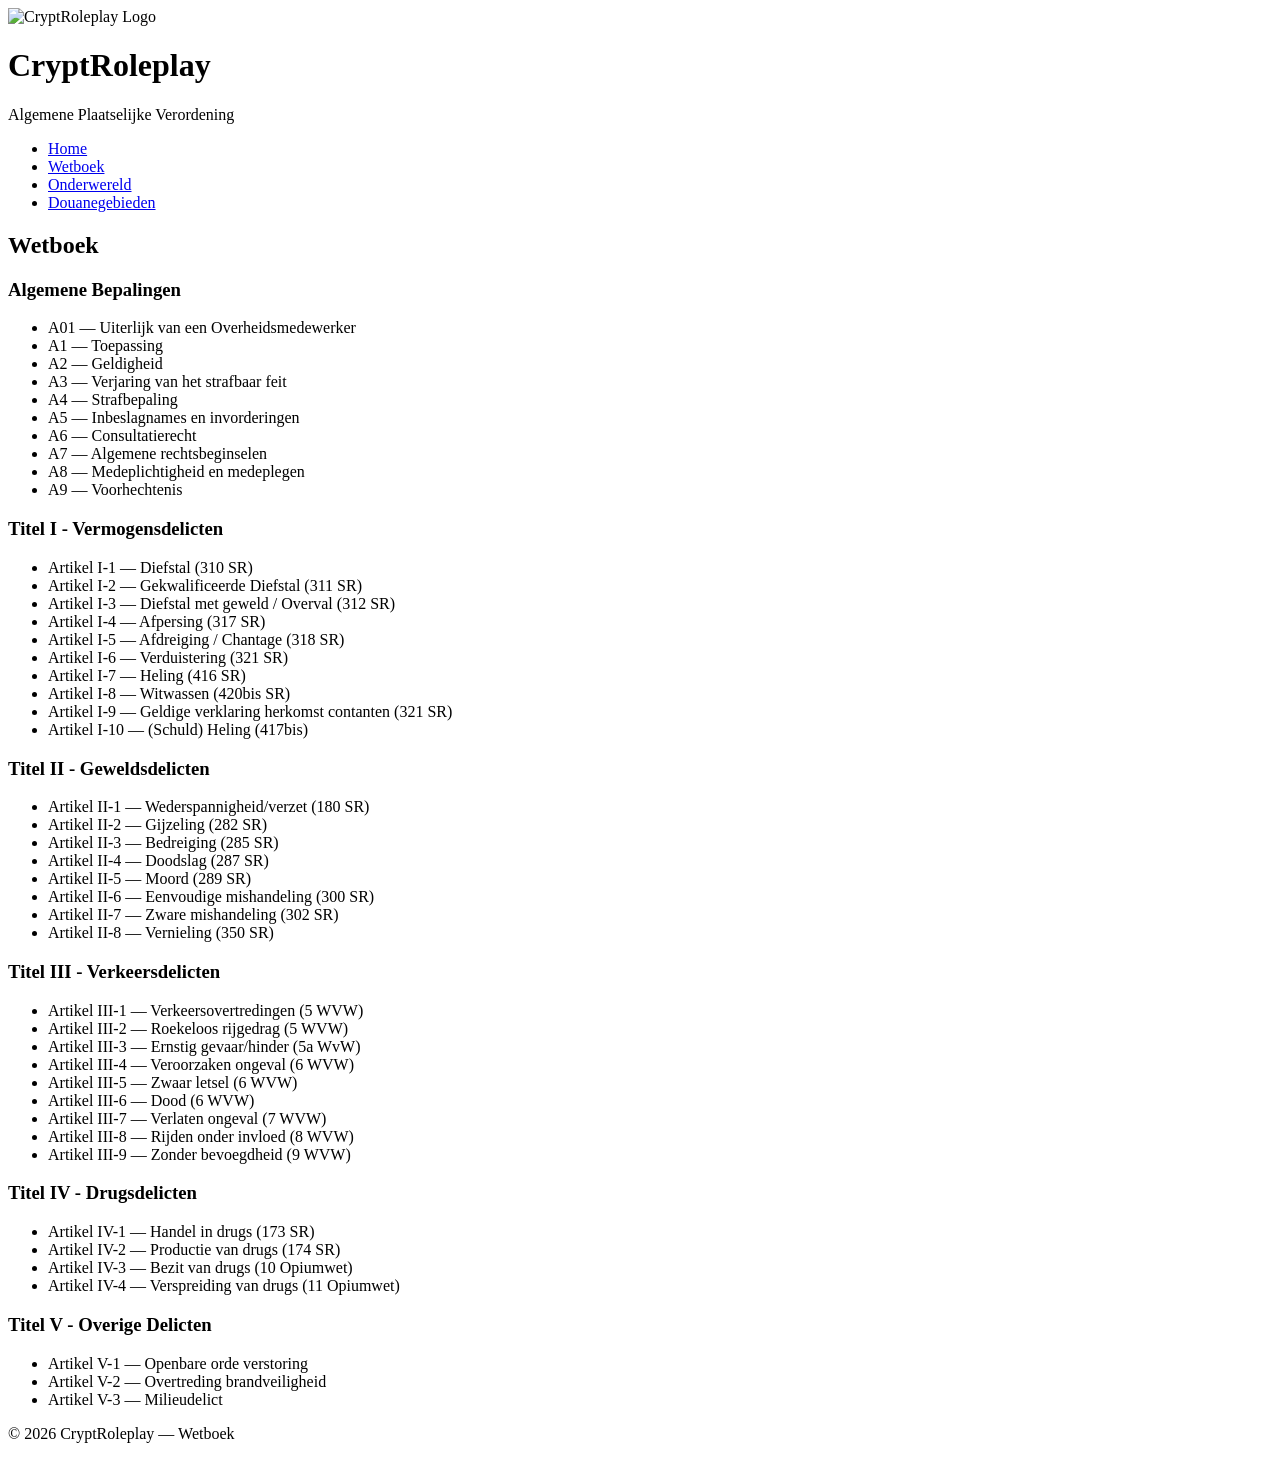
==== wetboek.html @ 41e92649 "Update and rename wetboek.html.txt to wetboek.html" ====
<!DOCTYPE html>
<html lang="nl">
<head>
<meta charset="UTF-8">
<meta name="viewport" content="width=device-width, initial-scale=1.0">
<title>CryptRoleplay - Wetboek</title>
<link rel="stylesheet" href="style.css">
</head>
<body>

<header class="site-header">
  <div class="container header-container">
    <div class="logo">
      <img src="logo.png" alt="CryptRoleplay Logo">
    </div>
    <h1>CryptRoleplay</h1>
    <p class="subtitle">Algemene Plaatselijke Verordening</p>
    <nav class="main-nav">
      <ul>
        <li><a href="index.html">Home</a></li>
        <li><a href="wetboek.html" class="active">Wetboek</a></li>
        <li><a href="onderwereld.html">Onderwereld</a></li>
        <li><a href="douanegebieden.html">Douanegebieden</a></li>
      </ul>
    </nav>
  </div>
</header>

<main class="container">

  <h2 class="page-title">Wetboek</h2>

  <section class="content-section">

    <div class="section-group">
      <h3>Algemene Bepalingen</h3>
      <ul>
        <li>A01 — Uiterlijk van een Overheidsmedewerker</li>
        <li>A1 — Toepassing</li>
        <li>A2 — Geldigheid</li>
        <li>A3 — Verjaring van het strafbaar feit</li>
        <li>A4 — Strafbepaling</li>
        <li>A5 — Inbeslagnames en invorderingen</li>
        <li>A6 — Consultatierecht</li>
        <li>A7 — Algemene rechtsbeginselen</li>
        <li>A8 — Medeplichtigheid en medeplegen</li>
        <li>A9 — Voorhechtenis</li>
      </ul>
    </div>

    <div class="section-group">
      <h3>Titel I - Vermogensdelicten</h3>
      <ul>
        <li>Artikel I-1 — Diefstal (310 SR)</li>
        <li>Artikel I-2 — Gekwalificeerde Diefstal (311 SR)</li>
        <li>Artikel I-3 — Diefstal met geweld / Overval (312 SR)</li>
        <li>Artikel I-4 — Afpersing (317 SR)</li>
        <li>Artikel I-5 — Afdreiging / Chantage (318 SR)</li>
        <li>Artikel I-6 — Verduistering (321 SR)</li>
        <li>Artikel I-7 — Heling (416 SR)</li>
        <li>Artikel I-8 — Witwassen (420bis SR)</li>
        <li>Artikel I-9 — Geldige verklaring herkomst contanten (321 SR)</li>
        <li>Artikel I-10 — (Schuld) Heling (417bis)</li>
      </ul>
    </div>

    <div class="section-group">
      <h3>Titel II - Geweldsdelicten</h3>
      <ul>
        <li>Artikel II-1 — Wederspannigheid/verzet (180 SR)</li>
        <li>Artikel II-2 — Gijzeling (282 SR)</li>
        <li>Artikel II-3 — Bedreiging (285 SR)</li>
        <li>Artikel II-4 — Doodslag (287 SR)</li>
        <li>Artikel II-5 — Moord (289 SR)</li>
        <li>Artikel II-6 — Eenvoudige mishandeling (300 SR)</li>
        <li>Artikel II-7 — Zware mishandeling (302 SR)</li>
        <li>Artikel II-8 — Vernieling (350 SR)</li>
      </ul>
    </div>

    <div class="section-group">
      <h3>Titel III - Verkeersdelicten</h3>
      <ul>
        <li>Artikel III-1 — Verkeersovertredingen (5 WVW)</li>
        <li>Artikel III-2 — Roekeloos rijgedrag (5 WVW)</li>
        <li>Artikel III-3 — Ernstig gevaar/hinder (5a WvW)</li>
        <li>Artikel III-4 — Veroorzaken ongeval (6 WVW)</li>
        <li>Artikel III-5 — Zwaar letsel (6 WVW)</li>
        <li>Artikel III-6 — Dood (6 WVW)</li>
        <li>Artikel III-7 — Verlaten ongeval (7 WVW)</li>
        <li>Artikel III-8 — Rijden onder invloed (8 WVW)</li>
        <li>Artikel III-9 — Zonder bevoegdheid (9 WVW)</li>
      </ul>
    </div>

    <div class="section-group">
      <h3>Titel IV - Drugsdelicten</h3>
      <ul>
        <li>Artikel IV-1 — Handel in drugs (173 SR)</li>
        <li>Artikel IV-2 — Productie van drugs (174 SR)</li>
        <li>Artikel IV-3 — Bezit van drugs (10 Opiumwet)</li>
        <li>Artikel IV-4 — Verspreiding van drugs (11 Opiumwet)</li>
      </ul>
    </div>

    <div class="section-group">
      <h3>Titel V - Overige Delicten</h3>
      <ul>
        <li>Artikel V-1 — Openbare orde verstoring</li>
        <li>Artikel V-2 — Overtreding brandveiligheid</li>
        <li>Artikel V-3 — Milieudelict</li>
      </ul>
    </div>

  </section>

</main>

<footer class="site-footer">
  <div class="container">
    <p>© 2026 CryptRoleplay — Wetboek</p>
  </div>
</footer>

</body>
</html>
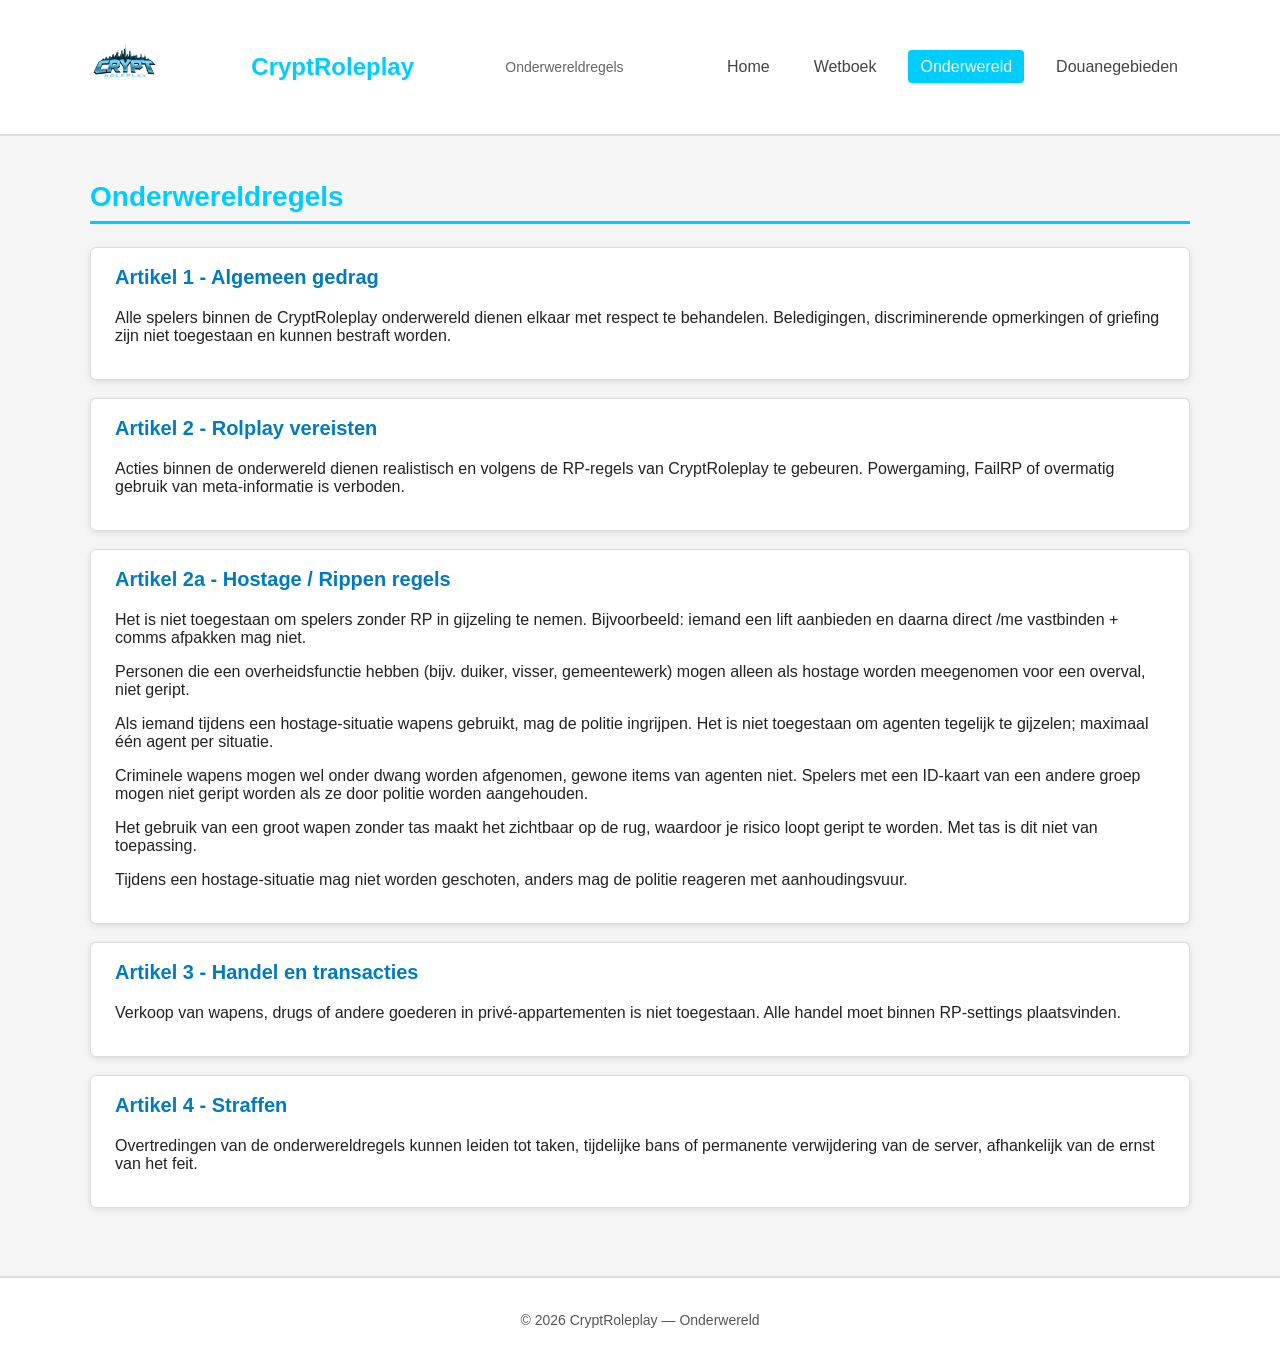
==== commit 9fe04dbb: "Update wetboek.html" ====
--- a/wetboek.html
+++ b/wetboek.html
@@ -3,7 +3,7 @@
 <head>
 <meta charset="UTF-8">
 <meta name="viewport" content="width=device-width, initial-scale=1.0">
-<title>CryptRoleplay - Wetboek</title>
+<title>CryptRoleplay - Onderwereld</title>
 <link rel="stylesheet" href="style.css">
 </head>
 <body>
@@ -14,12 +14,12 @@
       <img src="logo.png" alt="CryptRoleplay Logo">
     </div>
     <h1>CryptRoleplay</h1>
-    <p class="subtitle">Algemene Plaatselijke Verordening</p>
+    <p class="subtitle">Onderwereldregels</p>
     <nav class="main-nav">
       <ul>
         <li><a href="index.html">Home</a></li>
-        <li><a href="wetboek.html" class="active">Wetboek</a></li>
-        <li><a href="onderwereld.html">Onderwereld</a></li>
+        <li><a href="wetboek.html">Wetboek</a></li>
+        <li><a href="onderwereld.html" class="active">Onderwereld</a></li>
         <li><a href="douanegebieden.html">Douanegebieden</a></li>
       </ul>
     </nav>
@@ -27,98 +27,61 @@
 </header>
 
 <main class="container">
-
-  <h2 class="page-title">Wetboek</h2>
+  <h2 class="page-title">Onderwereldregels</h2>
 
   <section class="content-section">
 
+    <!-- Artikel 1 -->
     <div class="section-group">
-      <h3>Algemene Bepalingen</h3>
-      <ul>
-        <li>A01 — Uiterlijk van een Overheidsmedewerker</li>
-        <li>A1 — Toepassing</li>
-        <li>A2 — Geldigheid</li>
-        <li>A3 — Verjaring van het strafbaar feit</li>
-        <li>A4 — Strafbepaling</li>
-        <li>A5 — Inbeslagnames en invorderingen</li>
-        <li>A6 — Consultatierecht</li>
-        <li>A7 — Algemene rechtsbeginselen</li>
-        <li>A8 — Medeplichtigheid en medeplegen</li>
-        <li>A9 — Voorhechtenis</li>
-      </ul>
+      <h3>Artikel 1 - Algemeen gedrag</h3>
+      <div class="article">
+        <p>Alle spelers binnen de CryptRoleplay onderwereld dienen elkaar met respect te behandelen. Beledigingen, discriminerende opmerkingen of griefing zijn niet toegestaan en kunnen bestraft worden.</p>
+      </div>
     </div>
 
+    <!-- Artikel 2 -->
     <div class="section-group">
-      <h3>Titel I - Vermogensdelicten</h3>
-      <ul>
-        <li>Artikel I-1 — Diefstal (310 SR)</li>
-        <li>Artikel I-2 — Gekwalificeerde Diefstal (311 SR)</li>
-        <li>Artikel I-3 — Diefstal met geweld / Overval (312 SR)</li>
-        <li>Artikel I-4 — Afpersing (317 SR)</li>
-        <li>Artikel I-5 — Afdreiging / Chantage (318 SR)</li>
-        <li>Artikel I-6 — Verduistering (321 SR)</li>
-        <li>Artikel I-7 — Heling (416 SR)</li>
-        <li>Artikel I-8 — Witwassen (420bis SR)</li>
-        <li>Artikel I-9 — Geldige verklaring herkomst contanten (321 SR)</li>
-        <li>Artikel I-10 — (Schuld) Heling (417bis)</li>
-      </ul>
+      <h3>Artikel 2 - Rolplay vereisten</h3>
+      <div class="article">
+        <p>Acties binnen de onderwereld dienen realistisch en volgens de RP-regels van CryptRoleplay te gebeuren. Powergaming, FailRP of overmatig gebruik van meta-informatie is verboden.</p>
+      </div>
     </div>
 
+    <!-- Artikel 2a -->
     <div class="section-group">
-      <h3>Titel II - Geweldsdelicten</h3>
-      <ul>
-        <li>Artikel II-1 — Wederspannigheid/verzet (180 SR)</li>
-        <li>Artikel II-2 — Gijzeling (282 SR)</li>
-        <li>Artikel II-3 — Bedreiging (285 SR)</li>
-        <li>Artikel II-4 — Doodslag (287 SR)</li>
-        <li>Artikel II-5 — Moord (289 SR)</li>
-        <li>Artikel II-6 — Eenvoudige mishandeling (300 SR)</li>
-        <li>Artikel II-7 — Zware mishandeling (302 SR)</li>
-        <li>Artikel II-8 — Vernieling (350 SR)</li>
-      </ul>
+      <h3>Artikel 2a - Hostage / Rippen regels</h3>
+      <div class="article">
+        <p>Het is niet toegestaan om spelers zonder RP in gijzeling te nemen. Bijvoorbeeld: iemand een lift aanbieden en daarna direct /me vastbinden + comms afpakken mag niet.</p>
+        <p>Personen die een overheidsfunctie hebben (bijv. duiker, visser, gemeentewerk) mogen alleen als hostage worden meegenomen voor een overval, niet geript.</p>
+        <p>Als iemand tijdens een hostage-situatie wapens gebruikt, mag de politie ingrijpen. Het is niet toegestaan om agenten tegelijk te gijzelen; maximaal één agent per situatie.</p>
+        <p>Criminele wapens mogen wel onder dwang worden afgenomen, gewone items van agenten niet. Spelers met een ID-kaart van een andere groep mogen niet geript worden als ze door politie worden aangehouden.</p>
+        <p>Het gebruik van een groot wapen zonder tas maakt het zichtbaar op de rug, waardoor je risico loopt geript te worden. Met tas is dit niet van toepassing.</p>
+        <p>Tijdens een hostage-situatie mag niet worden geschoten, anders mag de politie reageren met aanhoudingsvuur.</p>
+      </div>
     </div>
 
+    <!-- Artikel 3 -->
     <div class="section-group">
-      <h3>Titel III - Verkeersdelicten</h3>
-      <ul>
-        <li>Artikel III-1 — Verkeersovertredingen (5 WVW)</li>
-        <li>Artikel III-2 — Roekeloos rijgedrag (5 WVW)</li>
-        <li>Artikel III-3 — Ernstig gevaar/hinder (5a WvW)</li>
-        <li>Artikel III-4 — Veroorzaken ongeval (6 WVW)</li>
-        <li>Artikel III-5 — Zwaar letsel (6 WVW)</li>
-        <li>Artikel III-6 — Dood (6 WVW)</li>
-        <li>Artikel III-7 — Verlaten ongeval (7 WVW)</li>
-        <li>Artikel III-8 — Rijden onder invloed (8 WVW)</li>
-        <li>Artikel III-9 — Zonder bevoegdheid (9 WVW)</li>
-      </ul>
+      <h3>Artikel 3 - Handel en transacties</h3>
+      <div class="article">
+        <p>Verkoop van wapens, drugs of andere goederen in privé-appartementen is niet toegestaan. Alle handel moet binnen RP-settings plaatsvinden.</p>
+      </div>
     </div>
 
+    <!-- Artikel 4 -->
     <div class="section-group">
-      <h3>Titel IV - Drugsdelicten</h3>
-      <ul>
-        <li>Artikel IV-1 — Handel in drugs (173 SR)</li>
-        <li>Artikel IV-2 — Productie van drugs (174 SR)</li>
-        <li>Artikel IV-3 — Bezit van drugs (10 Opiumwet)</li>
-        <li>Artikel IV-4 — Verspreiding van drugs (11 Opiumwet)</li>
-      </ul>
-    </div>
-
-    <div class="section-group">
-      <h3>Titel V - Overige Delicten</h3>
-      <ul>
-        <li>Artikel V-1 — Openbare orde verstoring</li>
-        <li>Artikel V-2 — Overtreding brandveiligheid</li>
-        <li>Artikel V-3 — Milieudelict</li>
-      </ul>
+      <h3>Artikel 4 - Straffen</h3>
+      <div class="article">
+        <p>Overtredingen van de onderwereldregels kunnen leiden tot taken, tijdelijke bans of permanente verwijdering van de server, afhankelijk van de ernst van het feit.</p>
+      </div>
     </div>
 
   </section>
-
 </main>
 
 <footer class="site-footer">
   <div class="container">
-    <p>© 2026 CryptRoleplay — Wetboek</p>
+    <p>© 2026 CryptRoleplay — Onderwereld</p>
   </div>
 </footer>
 
--- a/style.css
+++ b/style.css
@@ -0,0 +1,134 @@
+/* Basis styling */
+body {
+  margin: 0;
+  font-family: Arial, sans-serif;
+  background: #f5f5f5;
+  color: #222;
+}
+
+/* Container */
+.container {
+  width: 90%;
+  max-width: 1100px;
+  margin: auto;
+  padding: 20px 0;
+}
+
+/* Header */
+.site-header {
+  background: #fff;
+  border-bottom: 2px solid #ddd;
+  padding: 10px 0;
+}
+
+.header-container {
+  display: flex;
+  align-items: center;
+  justify-content: space-between;
+}
+
+.logo img {
+  height: 70px;
+}
+
+.site-header h1 {
+  font-size: 24px;
+  margin: 0;
+  color: #00CDFF;
+}
+
+.site-header .subtitle {
+  font-size: 14px;
+  color: #666;
+}
+
+/* Navigation */
+.main-nav ul {
+  list-style: none;
+  padding: 0;
+  display: flex;
+  gap: 20px;
+  margin: 0;
+}
+
+.main-nav ul li a {
+  text-decoration: none;
+  color: #444;
+  padding: 8px 12px;
+  border-radius: 4px;
+  transition: 0.2s;
+}
+
+.main-nav ul li a:hover,
+.main-nav ul li a.active {
+  background: #00CDFF;
+  color: #fff;
+}
+
+/* Pagina titel */
+.page-title {
+  font-size: 28px;
+  color: #00CDFF;
+  border-bottom: 3px solid #00CDFF;
+  padding-bottom: 8px;
+  margin-top: 25px;
+}
+
+/* Cards / secties */
+.section-group {
+  background: #fff;
+  border: 1px solid #ddd;
+  padding: 18px 24px;
+  margin: 18px 0;
+  border-radius: 6px;
+  box-shadow: 0 2px 6px rgba(0,0,0,0.1);
+}
+
+.section-group h3 {
+  margin-top: 0;
+  color: #007bbf;
+  font-size: 20px;
+}
+
+.section-group ul {
+  margin: 10px 0 0 18px;
+  padding: 0;
+  list-style: square;
+}
+
+.section-group ul li {
+  padding: 5px 0;
+  font-size: 15px;
+  color: #333;
+}
+
+/* Buttons */
+.button {
+  display: inline-block;
+  background: #00CDFF;
+  color: #fff;
+  padding: 10px 18px;
+  border-radius: 6px;
+  text-decoration: none;
+  margin-top: 12px;
+  transition: 0.2s;
+}
+
+.button:hover {
+  background: #007bbf;
+}
+
+/* Footer */
+.site-footer {
+  background: #fff;
+  border-top: 2px solid #ddd;
+  text-align: center;
+  padding: 14px;
+  margin-top: 30px;
+}
+
+.site-footer p {
+  margin: 0;
+  color: #555;
+  font-size: 14px;
+}
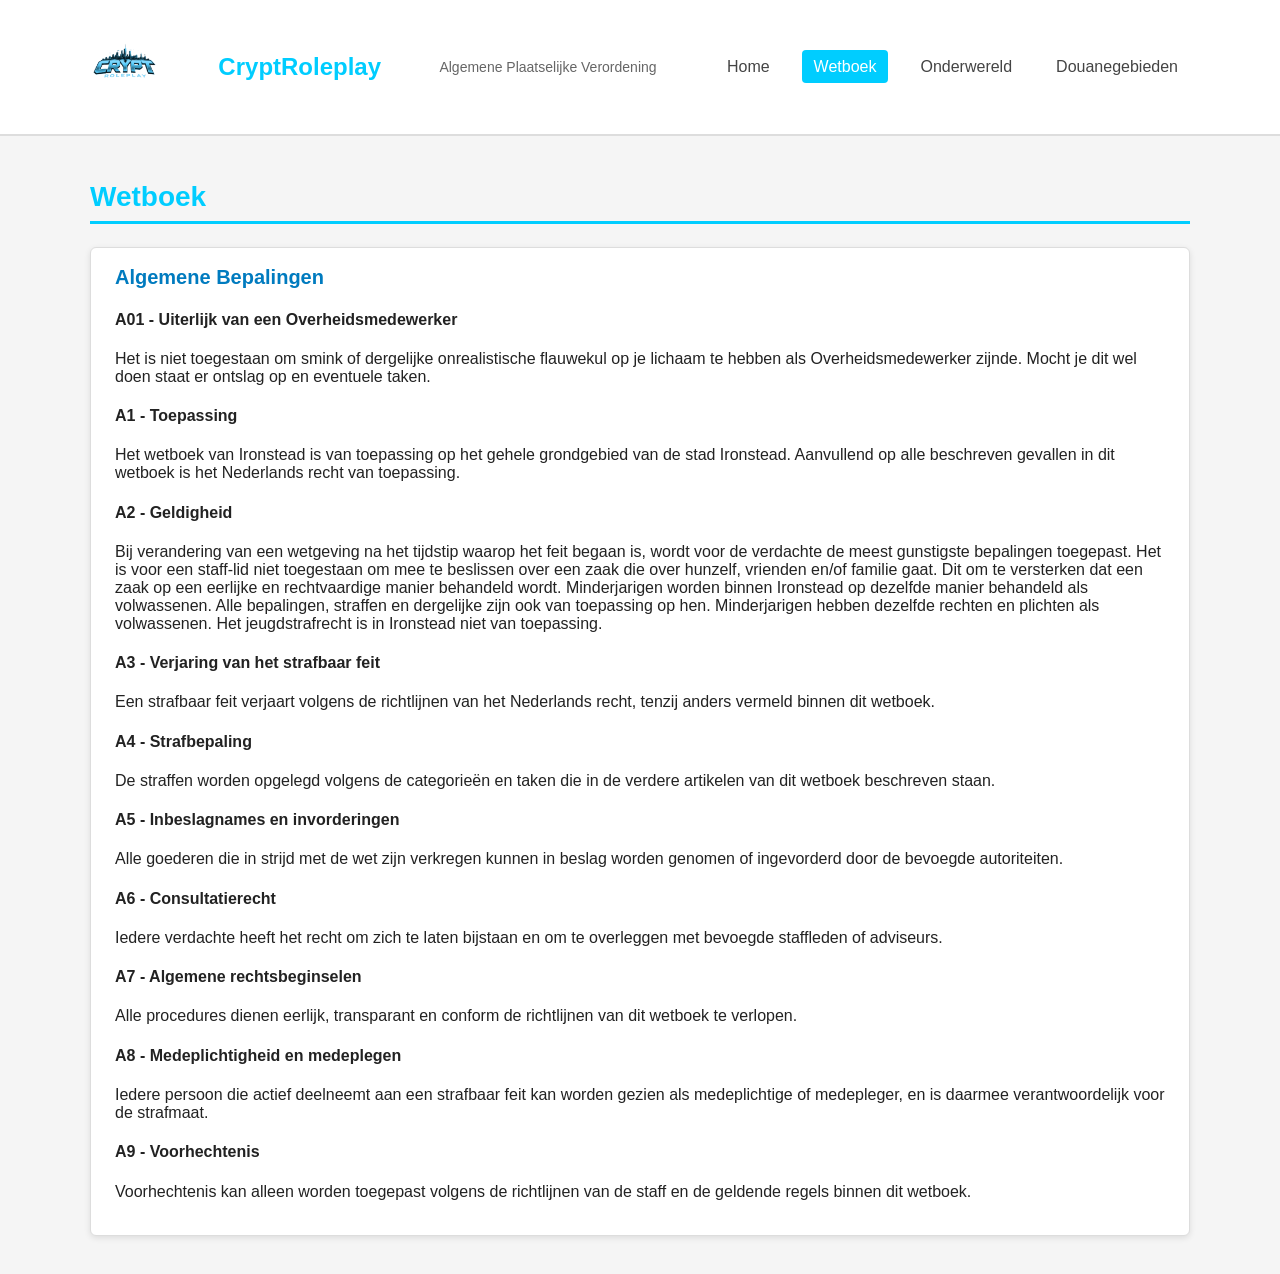
==== commit 5f42d555: "Update wetboek.html" ====
--- a/wetboek.html
+++ b/wetboek.html
@@ -3,7 +3,7 @@
 <head>
 <meta charset="UTF-8">
 <meta name="viewport" content="width=device-width, initial-scale=1.0">
-<title>CryptRoleplay - Onderwereld</title>
+<title>CryptRoleplay - Wetboek</title>
 <link rel="stylesheet" href="style.css">
 </head>
 <body>
@@ -14,12 +14,12 @@
       <img src="logo.png" alt="CryptRoleplay Logo">
     </div>
     <h1>CryptRoleplay</h1>
-    <p class="subtitle">Onderwereldregels</p>
+    <p class="subtitle">Algemene Plaatselijke Verordening</p>
     <nav class="main-nav">
       <ul>
         <li><a href="index.html">Home</a></li>
-        <li><a href="wetboek.html">Wetboek</a></li>
-        <li><a href="onderwereld.html" class="active">Onderwereld</a></li>
+        <li><a href="wetboek.html" class="active">Wetboek</a></li>
+        <li><a href="onderwereld.html">Onderwereld</a></li>
         <li><a href="douanegebieden.html">Douanegebieden</a></li>
       </ul>
     </nav>
@@ -27,63 +27,65 @@
 </header>
 
 <main class="container">
-  <h2 class="page-title">Onderwereldregels</h2>
+
+  <h2 class="page-title">Wetboek</h2>
 
   <section class="content-section">
 
-    <!-- Artikel 1 -->
+    <!-- Algemene Bepalingen -->
     <div class="section-group">
-      <h3>Artikel 1 - Algemeen gedrag</h3>
+      <h3>Algemene Bepalingen</h3>
+
       <div class="article">
-        <p>Alle spelers binnen de CryptRoleplay onderwereld dienen elkaar met respect te behandelen. Beledigingen, discriminerende opmerkingen of griefing zijn niet toegestaan en kunnen bestraft worden.</p>
+        <h4>A01 - Uiterlijk van een Overheidsmedewerker</h4>
+        <p>Het is niet toegestaan om smink of dergelijke onrealistische flauwekul op je lichaam te hebben als Overheidsmedewerker zijnde.  
+        Mocht je dit wel doen staat er ontslag op en eventuele taken.</p>
       </div>
-    </div>
 
-    <!-- Artikel 2 -->
-    <div class="section-group">
-      <h3>Artikel 2 - Rolplay vereisten</h3>
       <div class="article">
-        <p>Acties binnen de onderwereld dienen realistisch en volgens de RP-regels van CryptRoleplay te gebeuren. Powergaming, FailRP of overmatig gebruik van meta-informatie is verboden.</p>
+        <h4>A1 - Toepassing</h4>
+        <p>Het wetboek van Ironstead is van toepassing op het gehele grondgebied van de stad Ironstead.  
+        Aanvullend op alle beschreven gevallen in dit wetboek is het Nederlands recht van toepassing.</p>
       </div>
-    </div>
 
-    <!-- Artikel 2a -->
-    <div class="section-group">
-      <h3>Artikel 2a - Hostage / Rippen regels</h3>
       <div class="article">
-        <p>Het is niet toegestaan om spelers zonder RP in gijzeling te nemen. Bijvoorbeeld: iemand een lift aanbieden en daarna direct /me vastbinden + comms afpakken mag niet.</p>
-        <p>Personen die een overheidsfunctie hebben (bijv. duiker, visser, gemeentewerk) mogen alleen als hostage worden meegenomen voor een overval, niet geript.</p>
-        <p>Als iemand tijdens een hostage-situatie wapens gebruikt, mag de politie ingrijpen. Het is niet toegestaan om agenten tegelijk te gijzelen; maximaal één agent per situatie.</p>
-        <p>Criminele wapens mogen wel onder dwang worden afgenomen, gewone items van agenten niet. Spelers met een ID-kaart van een andere groep mogen niet geript worden als ze door politie worden aangehouden.</p>
-        <p>Het gebruik van een groot wapen zonder tas maakt het zichtbaar op de rug, waardoor je risico loopt geript te worden. Met tas is dit niet van toepassing.</p>
-        <p>Tijdens een hostage-situatie mag niet worden geschoten, anders mag de politie reageren met aanhoudingsvuur.</p>
+        <h4>A2 - Geldigheid</h4>
+        <p>Bij verandering van een wetgeving na het tijdstip waarop het feit begaan is, wordt voor de verdachte de meest gunstigste bepalingen toegepast.  
+        Het is voor een staff-lid niet toegestaan om mee te beslissen over een zaak die over hunzelf, vrienden en/of familie gaat. Dit om te versterken dat een zaak op een eerlijke en rechtvaardige manier behandeld wordt.  
+        Minderjarigen worden binnen Ironstead op dezelfde manier behandeld als volwassenen. Alle bepalingen, straffen en dergelijke zijn ook van toepassing op hen. Minderjarigen hebben dezelfde rechten en plichten als volwassenen. Het jeugdstrafrecht is in Ironstead niet van toepassing.</p>
       </div>
-    </div>
 
-    <!-- Artikel 3 -->
-    <div class="section-group">
-      <h3>Artikel 3 - Handel en transacties</h3>
       <div class="article">
-        <p>Verkoop van wapens, drugs of andere goederen in privé-appartementen is niet toegestaan. Alle handel moet binnen RP-settings plaatsvinden.</p>
+        <h4>A3 - Verjaring van het strafbaar feit</h4>
+        <p>Een strafbaar feit verjaart volgens de richtlijnen van het Nederlands recht, tenzij anders vermeld binnen dit wetboek.</p>
       </div>
-    </div>
 
-    <!-- Artikel 4 -->
-    <div class="section-group">
-      <h3>Artikel 4 - Straffen</h3>
       <div class="article">
-        <p>Overtredingen van de onderwereldregels kunnen leiden tot taken, tijdelijke bans of permanente verwijdering van de server, afhankelijk van de ernst van het feit.</p>
+        <h4>A4 - Strafbepaling</h4>
+        <p>De straffen worden opgelegd volgens de categorieën en taken die in de verdere artikelen van dit wetboek beschreven staan.</p>
       </div>
-    </div>
 
-  </section>
-</main>
+      <div class="article">
+        <h4>A5 - Inbeslagnames en invorderingen</h4>
+        <p>Alle goederen die in strijd met de wet zijn verkregen kunnen in beslag worden genomen of ingevorderd door de bevoegde autoriteiten.</p>
+      </div>
 
-<footer class="site-footer">
-  <div class="container">
-    <p>© 2026 CryptRoleplay — Onderwereld</p>
-  </div>
-</footer>
+      <div class="article">
+        <h4>A6 - Consultatierecht</h4>
+        <p>Iedere verdachte heeft het recht om zich te laten bijstaan en om te overleggen met bevoegde staffleden of adviseurs.</p>
+      </div>
 
-</body>
-</html>
+      <div class="article">
+        <h4>A7 - Algemene rechtsbeginselen</h4>
+        <p>Alle procedures dienen eerlijk, transparant en conform de richtlijnen van dit wetboek te verlopen.</p>
+      </div>
+
+      <div class="article">
+        <h4>A8 - Medeplichtigheid en medeplegen</h4>
+        <p>Iedere persoon die actief deelneemt aan een strafbaar feit kan worden gezien als medeplichtige of medepleger, en is daarmee verantwoordelijk voor de strafmaat.</p>
+      </div>
+
+      <div class="article">
+        <h4>A9 - Voorhechtenis</h4>
+        <p>Voorhechtenis kan alleen worden toegepast volgens de richtlijnen van de staff en de geldende regels binnen dit wetboek.</p>
+     
